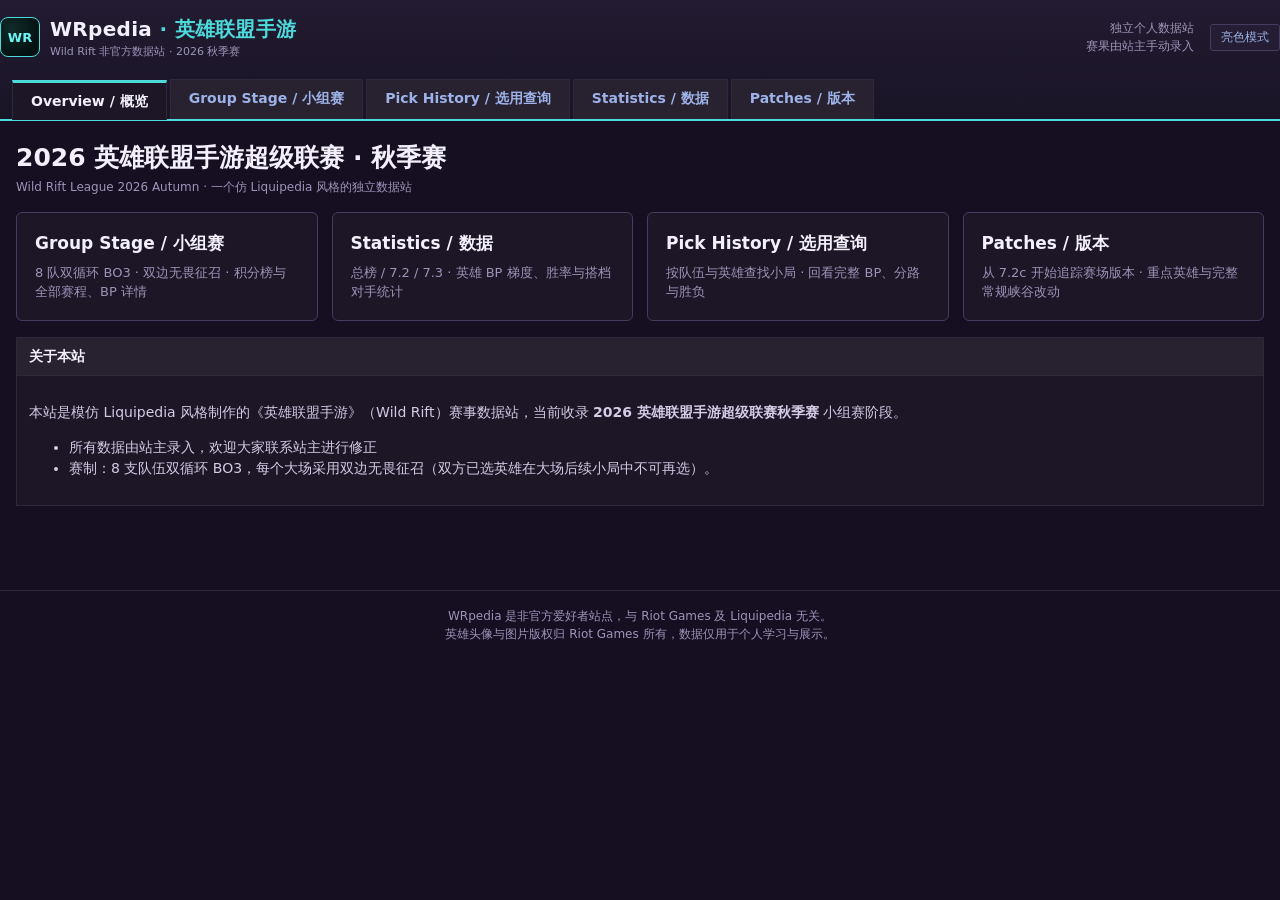
==== index.html @ bc998fa1 "Initial import of WRPedia" ====
<!DOCTYPE html>
<html lang="zh-CN">
<head>
    <meta charset="UTF-8">
    <meta name="viewport" content="width=device-width, initial-scale=1.0">
    <title>WRpedia · 英雄联盟手游 2026 秋季赛</title>
    <script src="assets/js/theme.js"></script>
    <link rel="stylesheet" href="assets/css/wrpedia.css">
</head>
<body data-page="overview">
<header class="site-header">
    <div class="wrap site-header-inner">
        <div class="brand">
            <div class="brand-logo">WR</div>
            <div>
                <div class="brand-name">WRpedia <span class="tag">· 英雄联盟手游</span></div>
                <div class="brand-sub">Wild Rift 非官方数据站 · 2026 秋季赛</div>
            </div>
        </div>
        <div class="header-right"><span>独立个人数据站<br>赛果由站主手动录入</span><button type="button" class="btn theme-toggle" data-theme-toggle aria-label="切换亮色模式">亮色模式</button></div>
    </div>
    <div class="wrap">
        <nav class="tabs">
            <a href="index.html" data-page="overview">Overview / 概览</a>
            <a href="schedule.html" data-page="schedule">Group Stage / 小组赛</a>
            <a href="picks.html" data-page="picks">Pick History / 选用查询</a>
            <a href="stats.html" data-page="stats">Statistics / 数据</a>
            <a href="patches.html" data-page="patches">Patches / 版本</a>
        </nav>
    </div>
</header>

<div class="wrap page">
    <div class="page-title">
        <h1>2026 英雄联盟手游超级联赛 · 秋季赛</h1>
        <div class="sub">Wild Rift League 2026 Autumn · 一个仿 Liquipedia 风格的独立数据站</div>
    </div>

    <div class="cards">
        <a class="card" href="schedule.html">
            <h3>Group Stage / 小组赛</h3>
            <p>8 队双循环 BO3 · 双边无畏征召 · 积分榜与全部赛程、BP 详情</p>
        </a>
        <a class="card" href="stats.html">
            <h3>Statistics / 数据</h3>
            <p>总榜 / 7.2 / 7.3 · 英雄 BP 梯度、胜率与搭档对手统计</p>
        </a>
        <a class="card" href="picks.html">
            <h3>Pick History / 选用查询</h3>
            <p>按队伍与英雄查找小局 · 回看完整 BP、分路与胜负</p>
        </a>
        <a class="card" href="patches.html">
            <h3>Patches / 版本</h3>
            <p>从 7.2c 开始追踪赛场版本 · 重点英雄与完整常规峡谷改动</p>
        </a>
    </div>

    <div class="panel">
        <div class="panel-title">关于本站</div>
        <div class="panel-body">
        <p>本站是模仿 Liquipedia 风格制作的《英雄联盟手游》（Wild Rift）赛事数据站，当前收录 <b>2026 英雄联盟手游超级联赛秋季赛</b> 小组赛阶段。</p>
            <ul>
                <li>所有数据由站主录入，欢迎大家联系站主进行修正</li>
                <li>赛制：8 支队伍双循环 BO3，每个大场采用双边无畏征召（双方已选英雄在大场后续小局中不可再选）。</li>
            </ul>

        </div>
    </div>
</div>

<footer class="footer">
    WRpedia 是非官方爱好者站点，与 Riot Games 及 Liquipedia 无关。<br>
    英雄头像与图片版权归 Riot Games 所有，数据仅用于个人学习与展示。
</footer>
<script src="data/champion-rules.js"></script>
<script src="assets/js/common.js"></script>
</body>
</html>
---- assets/css/wrpedia.css ----
:root {
    color-scheme: dark;
    --bg: #160f22;
    --surface-1: #1c1626;
    --surface-2: #241d33;
    --surface-3: #282230;
    --surface-4: #322a45;
    --border: #2e283b;
    --border-strong: #463b61;
    --text: #d4cbe6;
    --text-strong: #f4f0fb;
    --text-muted: #9d94b8;
    --link: #9db2e8;
    --link-hover: #c7d3f5;
    --accent: #4ddada;
    --accent-strong: #6ef6f6;
    --bg-up: #123f1f;
    --bg-up-border: #1f7a3d;
    --bg-down: #4a1a22;
    --bg-down-border: #a33b4c;
    --blue-bg: #102c4c;
    --blue-border: #2b6bb3;
    --red-bg: #4b1626;
    --red-border: #c04964;
    --warn-bg: #3d3310;
    --warn-border: #9b8426;
    --warn-text: #f2e3b0;
}

:root[data-theme="light"] {
    color-scheme: light;
    --bg: #f3f5fa;
    --surface-1: #ffffff;
    --surface-2: #f0f3f9;
    --surface-3: #e6eaf3;
    --surface-4: #e2eaf5;
    --border: #d5dbe7;
    --border-strong: #b8c2d4;
    --text: #333c50;
    --text-strong: #18233b;
    --text-muted: #5b657b;
    --link: #245b9b;
    --link-hover: #143d70;
    --accent: #087c80;
    --accent-strong: #075e61;
    --bg-up: #e2f2e8;
    --bg-up-border: #a2cbb3;
    --bg-down: #f9e8ec;
    --bg-down-border: #dfaab6;
    --blue-bg: #e8f1ff;
    --blue-border: #9dbbde;
    --red-bg: #ffedf0;
    --red-border: #dba4b2;
    --warn-bg: #fff4d9;
    --warn-border: #d2b868;
    --warn-text: #725319;
}

* { box-sizing: border-box; }
html { -webkit-text-size-adjust: 100%; }
body {
    margin: 0;
    background: var(--bg);
    color: var(--text);
    font-family: "Segoe UI", system-ui, -apple-system, Roboto, "Helvetica Neue", Arial, "PingFang SC", "Microsoft YaHei", sans-serif;
    font-size: 14px;
    line-height: 1.5;
}
a { color: var(--link); text-decoration: none; }
a:hover { color: var(--link-hover); text-decoration: underline; }
img { border: 0; }
table { border-collapse: collapse; }

.wrap { max-width: 1720px; margin: 0 auto; padding: 0 12px; }

/* ---------- site header ---------- */
.site-header {
    background: linear-gradient(180deg, #221b31 0%, #1a1427 100%);
    border-bottom: 2px solid var(--accent);
}
.site-header-inner {
    display: flex;
    align-items: center;
    justify-content: space-between;
    gap: 16px;
    padding: 14px 0 8px;
}
.brand { display: flex; align-items: center; gap: 10px; }
.brand-logo {
    width: 40px;
    height: 40px;
    border-radius: 8px;
    background: radial-gradient(circle at 30% 30%, #0f2b2b, #061212 70%);
    border: 1px solid var(--accent);
    display: flex;
    align-items: center;
    justify-content: center;
    font-weight: 800;
    font-size: 13px;
    color: var(--accent-strong);
}
.brand-name { font-size: 20px; font-weight: 700; color: var(--text-strong); letter-spacing: .3px; }
.brand-name .tag { color: var(--accent); }
.brand-sub { font-size: 11px; color: var(--text-muted); }
.header-right { font-size: 12px; color: var(--text-muted); text-align: right; }

/* ---------- nav tabs ---------- */
.tabs { display: flex; gap: 3px; margin-top: 10px; flex-wrap: wrap; }
.tabs a {
    display: block;
    padding: 8px 18px;
    background: var(--surface-3);
    border: 1px solid var(--border);
    border-bottom: none;
    color: var(--link);
    font-weight: 600;
}
.tabs a:hover { text-decoration: none; background: var(--surface-4); color: var(--link-hover); }
.tabs a.active {
    background: var(--surface-1);
    color: var(--text-strong);
    border-top: 3px solid var(--accent);
    position: relative;
    top: 1px;
}

/* ---------- page ---------- */
.page { padding: 18px 0 40px; }
.page-title h1 { margin: 0 0 2px; font-size: 25px; color: var(--text-strong); font-weight: 700; }
.page-title .sub { color: var(--text-muted); font-size: 12px; margin-bottom: 14px; }
.content-grid { display: grid; grid-template-columns: minmax(0, 1fr) 260px; gap: 16px; align-items: start; }
@media (max-width: 1020px) {
    .content-grid { grid-template-columns: 1fr; }
    .infobox { order: -1; }
}
.main-col { min-width: 0; }

/* ---------- headings ---------- */
h2.section {
    font-size: 18px;
    color: var(--text-strong);
    border-bottom: 1px solid var(--border-strong);
    padding-bottom: 4px;
    margin: 26px 0 10px;
    font-weight: 700;
}
h2.section .muted { font-size: 12px; color: var(--text-muted); font-weight: 400; }

/* ---------- infobox ---------- */
.infobox {
    border: 1px solid var(--border-strong);
    background: var(--surface-1);
    font-size: 13px;
}
.infobox-header {
    background: var(--surface-3);
    border-bottom: 1px solid var(--border-strong);
    padding: 8px 10px;
    text-align: center;
    font-weight: 700;
    color: var(--text-strong);
}
.infobox-row {
    display: grid;
    grid-template-columns: 105px 1fr;
    border-bottom: 1px solid var(--border);
}
.infobox-row:last-child { border-bottom: 0; }
.infobox-label { padding: 7px 10px; background: var(--surface-2); color: var(--text-muted); }
.infobox-value { padding: 7px 10px; }

/* ---------- generic panel ---------- */
.panel {
    border: 1px solid var(--border);
    background: var(--surface-1);
    margin: 14px 0;
}
.panel-title {
    background: var(--surface-3);
    border-bottom: 1px solid var(--border);
    padding: 8px 12px;
    font-weight: 700;
    color: var(--text-strong);
    display: flex;
    justify-content: space-between;
    align-items: center;
    gap: 10px;
    flex-wrap: wrap;
}
.panel-title .muted { color: var(--text-muted); font-weight: 400; font-size: 12px; }
.panel-body { padding: 12px; }

/* ---------- tables ---------- */
.table-responsive { overflow-x: auto; }
.wikitable {
    width: 100%;
    border: 1px solid var(--border);
    background: var(--surface-1);
    border-collapse: collapse;
    font-size: 13px;
    margin: 8px 0;
}
.wikitable th, .wikitable td {
    border: 1px solid var(--border);
    padding: 4px 6px;
    vertical-align: middle;
    white-space: nowrap;
}
.wikitable thead th {
    background: var(--surface-3);
    color: var(--text-strong);
    text-align: center;
    font-weight: 700;
}
.wikitable thead th[data-sort] { cursor: pointer; user-select: none; }
.wikitable thead th[data-sort]::after {
    content: "⇅";
    margin-left: 4px;
    font-size: 10px;
    color: var(--text-muted);
}
.wikitable thead th[data-sort].asc::after { content: "↑"; color: var(--accent); }
.wikitable thead th[data-sort].desc::after { content: "↓"; color: var(--accent); }
.wikitable.striped tbody tr:nth-child(even) { background: var(--surface-2); }
.wikitable tbody tr:hover { background: var(--surface-4); }
.wikitable td.num { text-align: center; }
.wikitable td.left { text-align: left; }
.text-muted { color: var(--text-muted); }
.text-strong { color: var(--text-strong); }
.bold { font-weight: 700; }

/* champion cells */
.champ-cell { display: inline-flex; align-items: center; gap: 7px; white-space: nowrap; }
.champ-icon {
    width: 28px;
    height: 28px;
    object-fit: cover;
    border: 1px solid var(--border-strong);
    border-radius: 4px;
    background: var(--surface-2);
    vertical-align: middle;
}
.champ-icon.sm { width: 22px; height: 22px; border-radius: 3px; }
.champ-icon.lg { width: 42px; height: 42px; border-radius: 5px; }
.champ-icon.ban { filter: grayscale(.7) brightness(.75); border-color: var(--bg-down-border); }

/* ---------- group standings ---------- */
.grouptable { width: auto; min-width: 420px; }
.grouptable th.rank-up, .grouptable td.rank-up {
    background: var(--bg-up);
    color: var(--text-strong);
    border-color: var(--bg-up-border);
}
.grouptable th.rank-down, .grouptable td.rank-down {
    background: var(--bg-down);
    color: var(--text-strong);
    border-color: var(--bg-down-border);
}
.grouptable td.teamcell { text-align: left; }
.grouptable td.scorecell { text-align: center; font-weight: 700; }
.team-badge {
    display: inline-flex;
    align-items: center;
    justify-content: center;
    min-width: 34px;
    height: 24px;
    padding: 0 6px;
    border-radius: 4px;
    font-size: 11px;
    font-weight: 800;
    color: #fff;
    background: hsl(var(--team-hue, 200) 45% 32%);
    border: 1px solid hsl(var(--team-hue, 200) 60% 52%);
}
.team-logo { max-height: 30px; max-width: 120px; object-fit: contain; }
.team-name { font-weight: 600; color: var(--text); }
.team-name.winner { color: var(--text-strong); font-weight: 700; }

/* ---------- matchlist ---------- */
.matchlist { border: 1px solid var(--border); background: var(--surface-1); margin: 14px 0; }
.matchlist-title {
    background: var(--surface-3);
    border-bottom: 1px solid var(--border);
    padding: 9px 14px;
    font-weight: 700;
    color: var(--text-strong);
    display: flex;
    justify-content: space-between;
    align-items: center;
    gap: 10px;
    flex-wrap: wrap;
}
.match-row {
    display: grid;
    grid-template-columns: 150px minmax(0, 1fr) 92px minmax(0, 1fr) 110px;
    align-items: center;
    gap: 8px;
    padding: 9px 14px;
    border-bottom: 1px solid var(--border);
    cursor: pointer;
}
.match-row:last-child { border-bottom: 0; }
.match-row:hover { background: var(--surface-2); }
.match-date { font-size: 12px; color: var(--text-muted); line-height: 1.35; }
.match-team { display: flex; align-items: center; gap: 8px; min-width: 0; }
.match-team.right { justify-content: flex-end; text-align: right; }
.match-team .team-name { overflow: hidden; text-overflow: ellipsis; white-space: nowrap; }
.match-score { text-align: center; }
.match-score .score { font-size: 20px; font-weight: 800; color: var(--text-strong); letter-spacing: 2px; }
.match-score .score .loser { color: var(--text-muted); }
.match-score .bo { font-size: 10px; color: var(--text-muted); }
.match-games { display: flex; gap: 3px; justify-content: center; margin-top: 2px; }
.game-dot {
    width: 14px;
    height: 14px;
    border-radius: 3px;
    border: 1px solid var(--border-strong);
    font-size: 9px;
    line-height: 13px;
    text-align: center;
    color: var(--text-muted);
    background: var(--surface-2);
}
.game-dot.win { background: var(--bg-up); border-color: var(--bg-up-border); color: var(--accent-strong); }
.game-dot.lose { background: var(--bg-down); border-color: var(--bg-down-border); color: #f0a6b2; }
.match-actions { display: flex; gap: 6px; justify-content: flex-end; align-items: center; }
.btn {
    display: inline-block;
    padding: 4px 10px;
    border: 1px solid var(--border-strong);
    background: var(--surface-2);
    color: var(--link);
    font-size: 12px;
    border-radius: 3px;
    cursor: pointer;
}
.btn:hover { background: var(--surface-4); color: var(--link-hover); text-decoration: none; }
.btn.accent { border-color: var(--accent); color: var(--accent-strong); }
.link-chip { color: var(--link); font-size: 12px; }

.match-details {
    display: none;
    grid-column: 1 / -1;
    padding: 12px 16px 16px;
    background: var(--surface-2);
    border-top: 1px solid var(--border);
}
.match-row.open .match-details { display: block; }

.game-block { border: 1px solid var(--border); background: var(--surface-1); margin-bottom: 12px; }
.game-block:last-child { margin-bottom: 0; }
.game-header {
    display: flex;
    justify-content: space-between;
    gap: 12px;
    flex-wrap: wrap;
    padding: 6px 12px;
    background: var(--surface-3);
    border-bottom: 1px solid var(--border);
    font-size: 12px;
    color: var(--text-muted);
}
.game-header .strong { color: var(--text-strong); font-weight: 700; }
.game-sides { display: grid; grid-template-columns: 1fr 1fr; gap: 10px; padding: 10px 12px; }
@media (max-width: 760px) { .game-sides { grid-template-columns: 1fr; } }
.side-box { border: 1px solid var(--border); border-radius: 4px; padding: 8px; }
.side-box.blue { background: var(--blue-bg); border-color: var(--blue-border); }
.side-box.red { background: var(--red-bg); border-color: var(--red-border); }
.side-label { font-size: 11px; color: var(--text-muted); margin-bottom: 6px; display: flex; justify-content: space-between; gap: 8px; }
.side-label .strong { color: var(--text-strong); }
.picks-row { display: flex; gap: 5px; flex-wrap: wrap; margin-bottom: 6px; }
.picks-row .champ-icon { width: 38px; height: 38px; }
.bans-label { font-size: 10px; color: var(--text-muted); margin-bottom: 4px; }
.bans-row { display: flex; gap: 4px; flex-wrap: wrap; }
.bans-row .champ-icon { width: 26px; height: 26px; }

/* ---------- notices ---------- */
.notice {
    border: 1px solid var(--border-strong);
    background: var(--surface-2);
    padding: 9px 12px;
    border-radius: 4px;
    font-size: 13px;
    margin: 10px 0;
}
.notice.warn { border-color: var(--warn-border); background: var(--warn-bg); color: var(--warn-text); }
.notice.info { border-color: var(--blue-border); background: var(--blue-bg); color: #cfe5ff; }

/* ---------- dialog ---------- */
.dialog-overlay {
    position: fixed;
    inset: 0;
    background: rgba(5, 3, 10, .7);
    display: none;
    align-items: center;
    justify-content: center;
    z-index: 200;
}
.dialog-overlay.show { display: flex; }
.dialog {
    background: var(--surface-1);
    border: 1px solid var(--border-strong);
    width: min(760px, 94vw);
    max-height: 86vh;
    display: flex;
    flex-direction: column;
    box-shadow: 0 18px 50px rgba(0,0,0,.6);
}
.dialog-header {
    display: flex;
    justify-content: space-between;
    align-items: center;
    gap: 10px;
    padding: 10px 14px;
    background: var(--surface-3);
    border-bottom: 1px solid var(--border-strong);
    color: var(--text-strong);
    font-weight: 700;
}
.dialog-close { cursor: pointer; color: var(--text-muted); font-size: 18px; }
.dialog-close:hover { color: var(--text-strong); }
.dialog-body { overflow: auto; padding: 14px; }
.dialog-body h4 { margin: 14px 0 6px; color: var(--text-strong); font-size: 14px; }
.dialog-body h4:first-child { margin-top: 0; }

/* ---------- misc ---------- */
.stats-summary { display: flex; gap: 10px; flex-wrap: wrap; margin: 10px 0; }
.stat-chip {
    border: 1px solid var(--border);
    background: var(--surface-2);
    border-radius: 4px;
    padding: 7px 12px;
    font-size: 12px;
    color: var(--text-muted);
}
.stat-chip b { color: var(--text-strong); font-size: 14px; }
.icon-grid { display: flex; flex-wrap: wrap; gap: 5px; padding: 6px 0; }
.icon-grid .champ-icon { width: 38px; height: 38px; }
.icon-grid .champ-icon:hover { border-color: var(--accent); }
.empty-note { color: var(--text-muted); font-size: 13px; padding: 8px 0; }
.footer {
    border-top: 1px solid var(--border);
    margin-top: 30px;
    padding: 16px 0 30px;
    color: var(--text-muted);
    font-size: 12px;
    text-align: center;
}
.cards { display: grid; grid-template-columns: repeat(auto-fit, minmax(240px, 1fr)); gap: 14px; margin: 16px 0; }
.card {
    border: 1px solid var(--border-strong);
    background: var(--surface-1);
    padding: 18px;
    border-radius: 6px;
    transition: border-color .15s;
}
.card:hover { border-color: var(--accent); text-decoration: none; }
.card h3 { margin: 0 0 6px; color: var(--text-strong); font-size: 17px; }
.card p { margin: 0; color: var(--text-muted); font-size: 13px; }

/* sortable + responsive helpers */
.sortable th { white-space: nowrap; }
@media (max-width: 720px) {
    .match-row { grid-template-columns: 1fr; gap: 4px; }
    .match-actions { justify-content: flex-start; }
    .site-header-inner { flex-direction: column; align-items: flex-start; }
}

/* ---------- patch timeline and version statistics ---------- */
.wrap.page { padding-left: 16px; padding-right: 16px; }
.version-tabs { display: flex; flex-wrap: wrap; gap: 8px; margin: 22px 0 12px; }
.version-tabs a { border: 1px solid var(--border-strong); background: var(--surface-1); padding: 10px 20px; border-radius: 4px; font-weight: 700; color: var(--text-strong); }
.version-tabs a span { margin-left: 10px; font-size: 12px; font-weight: 400; color: var(--text-muted); }
.version-tabs a.active { border-color: var(--accent); background: #173034; box-shadow: inset 0 -2px var(--accent); }
.version-tabs a:hover { text-decoration: none; border-color: var(--accent); }
.scope-note { color: var(--text-muted); font-size: 12px; line-height: 1.8; margin: 10px 0; }

/* ---------- BP priority tiers ---------- */
.bp-tier-panel { margin: 18px 0; padding: 16px; border: 1px solid var(--border-strong); background: var(--surface-1); }
.bp-tier-heading { display: flex; justify-content: space-between; align-items: center; flex-wrap: wrap; gap: 8px; }
.bp-tier-heading h3 { margin: 0; font-size: 18px; color: var(--text-strong); }
.bp-tier-heading > span, .tier-sample-summary { color: var(--text-muted); font-size: 11px; }
.tier-sample-summary { padding: 2px 0 12px; }
.tier-sample-summary b { color: var(--text); }
.tier-badge { display: inline-flex; justify-content: center; align-items: center; min-width: 38px; padding: 3px 8px; border: 1px solid; border-radius: 4px; font-size: 13px; font-weight: 800; line-height: 1.35; white-space: nowrap; }
.tier-op { color: #ffada7; background: #452027; border-color: #a85455; }
.tier-t0 { color: #f5c179; background: #3d2c1e; border-color: #967044; }
.tier-t1 { color: #e1d796; background: #343021; border-color: #7e744c; }
.tier-t2 { color: #88ddc2; background: #17382f; border-color: #3f7865; }
.tier-t3 { color: #a0c8f5; background: #202f44; border-color: #506b8c; }
.tier-t4, .tier-pending, .tier-excluded, .tier-invalid { color: #c0b8d1; background: #2a2437; border-color: #514764; }
.tier-band { display: grid; grid-template-columns: 74px minmax(0, 1fr); border: 1px solid var(--border); margin-bottom: 8px; }
.tier-band-label { display: flex; flex-direction: column; align-items: center; justify-content: center; gap: 7px; padding: 12px 5px; border-right: 1px solid var(--border); background: var(--surface-2); }
.tier-band-label small { font-size: 10px; color: var(--text-muted); white-space: nowrap; }
.tier-band-content { padding: 10px 12px; min-width: 0; }
.tier-band-heading { display: flex; align-items: center; justify-content: space-between; margin-bottom: 8px; color: var(--text-muted); font-size: 11px; }
.tier-band-content .empty-note { padding: 0; margin: 0; font-size: 12px; }
.tier-champions { display: grid; grid-template-columns: repeat(auto-fill, minmax(122px, 1fr)); gap: 6px; }
.tier-champion { display: flex; align-items: center; gap: 7px; min-width: 0; padding: 7px; border: 1px solid var(--border); border-radius: 4px; background: var(--surface-2); color: var(--text); font: inherit; text-align: left; cursor: pointer; }
.tier-champion:hover { border-color: var(--accent); background: var(--surface-4); }
.tier-champion .champ-icon { width: 30px; height: 30px; flex-shrink: 0; }
.tier-champion-info { display: flex; flex-direction: column; gap: 2px; min-width: 0; }
.tier-champion-info b { font-size: 11px; color: var(--text-strong); white-space: nowrap; text-overflow: ellipsis; overflow: hidden; }
.tier-champion-info > span { font-size: 10px; color: var(--text-muted); font-variant-numeric: tabular-nums; }
.tier-champion-info em { font-style: normal; color: var(--warn-text); }
.tier-low-list summary { font-size: 12px; color: var(--text); padding: 6px 0; }
.tier-low-list summary > span + span { margin-left: 12px; color: var(--text-muted); }
.tier-low-list summary small { font-size: 11px; color: var(--text-muted); margin-left: 8px; }
.tier-low-list[open] > summary { margin-bottom: 10px; }
.tier-pending-list { margin-top: 12px; }
.tier-pending-list > summary { color: var(--text-muted); font-size: 12px; padding: 8px 0; }
.bp-tier-method { border-top: 1px solid var(--border); margin-top: 16px; padding-top: 12px; }
.bp-tier-method > summary { color: var(--link); font-size: 12px; }
#bp-tier-method { line-height: 1.8; font-size: 12px; }
#bp-tier-method ul { padding-left: 20px; }
#bp-tier-method li + li { margin-top: 6px; }
.tier-formula { padding: 12px; background: var(--surface-2); border-left: 3px solid var(--accent); overflow-wrap: anywhere; font-variant-numeric: tabular-nums; }
.tier-table-score { display: block; margin-top: 3px; font-size: 10px; color: var(--text-muted); font-variant-numeric: tabular-nums; }
.tier-explanation { border: 1px solid var(--border-strong); background: var(--surface-2); padding: 14px; margin: 12px 0 18px; }
.tier-explanation-heading { display: flex; align-items: center; flex-wrap: wrap; gap: 10px; color: var(--text-strong); }
.tier-explanation p { font-size: 12px; line-height: 1.8; margin: 10px 0 0; }
.tier-metrics { display: flex; flex-wrap: wrap; gap: 8px 18px; margin-top: 12px; color: var(--text-muted); font-size: 12px; }
.tier-metrics b { color: var(--text); }
.tier-score-breakdown { display: flex; flex-wrap: wrap; gap: 10px 24px; margin-top: 14px; padding: 12px; background: var(--surface-1); font-size: 12px; }
.tier-score-breakdown b { margin-left: 6px; font-size: 16px; font-variant-numeric: tabular-nums; }
.tier-adjust-up { color: #88ddc2; }
.tier-adjust-down { color: #ffada7; }
.tier-provisional { font-size: 11px; color: var(--warn-text); }
@media (max-width: 600px) {
    .bp-tier-panel { padding: 12px 10px; }
    .tier-band { grid-template-columns: 58px minmax(0, 1fr); }
    .tier-band-content { padding: 10px 8px; }
    .tier-champions { grid-template-columns: repeat(auto-fill, minmax(96px, 1fr)); gap: 5px; }
    .tier-champion { padding: 6px 4px; gap: 5px; }
    .tier-champion .champ-icon { width: 26px; height: 26px; }
    .tier-low-list summary small { display: block; margin: 6px 0 0; }
}
.empty-state { padding: 30px; border: 1px dashed var(--border-strong); background: var(--surface-1); margin: 20px 0; text-align: center; }
.empty-state strong { display: block; font-size: 19px; color: var(--text-strong); }
.empty-state p { color: var(--text-muted); }
.patch-badge { display: inline-block; border: 1px solid #376263; border-radius: 3px; padding: 1px 8px; background: #153333; color: #8ee6dc; font-size: 12px; font-weight: 700; white-space: nowrap; }
.match-date .patch-badge { margin-top: 5px; }
.round-patch-note { display: flex; flex-wrap: wrap; align-items: center; gap: 10px; padding: 10px 14px; background: #19282e; border-bottom: 1px solid var(--border); font-size: 12px; }
.round-patch-note > a:last-child { margin-left: auto; }
.pending-results { padding: 8px 14px; margin: 0; font-size: 12px; color: var(--warn-text); background: #302817; }
.patch-page { max-width: 1440px; }
.title-secondary { font-size: 17px; font-weight: 400; color: var(--text-muted); margin-left: 10px; }
.patch-reading-note { padding: 0 0 12px; color: var(--text-muted); font-size: 12px; }
.patch-reading-note p { margin: 5px 0; }
.patch-reading-note strong { color: var(--text); }
.patch-heading { border: 1px solid var(--border-strong); border-left: 4px solid var(--accent); padding: 24px; background: var(--surface-1); display: flex; justify-content: space-between; gap: 30px; scroll-margin-top: 18px; }
.eyebrow { font-size: 10px; color: var(--accent); letter-spacing: 1.5px; font-weight: 600; }
.patch-heading h2 { display: flex; flex-wrap: wrap; align-items: center; gap: 16px; font-size: 34px; color: var(--text-strong); margin: 5px 0 8px; line-height: 1.4; }
.patch-heading h2 span { font-size: 19px; font-weight: 600; }
.patch-heading p { color: var(--text-muted); margin: 0; max-width: 850px; }
.patch-source { display: flex; flex-direction: column; justify-content: center; gap: 6px; flex-shrink: 0; font-size: 12px; color: var(--text-muted); }
.patch-source a { margin-top: 4px; }
.patch-toolbar { display: flex; flex-wrap: wrap; justify-content: space-between; align-items: center; gap: 12px; margin: 18px 0; font-size: 12px; color: var(--text-muted); }
.core-badge { display: inline-block; color: #edcb7e; border: 1px solid #77603b; background: #342c23; border-radius: 3px; font-size: 10px; letter-spacing: .3px; padding: 2px 6px; }
.patch-toolbar .core-badge { margin-right: 8px; }
.patch-section-heading { display: flex; align-items: center; justify-content: space-between; gap: 12px; margin: 24px 0 12px; font-size: 17px; color: var(--text-strong); }
.patch-section-heading h3 { font-size: 17px; margin: 0; }
.patch-section-heading > span { font-size: 12px; font-weight: 400; color: var(--text-muted); }
.patch-groups { display: grid; grid-template-columns: repeat(auto-fit, minmax(290px, 1fr)); gap: 18px; align-items: start; }
.patch-group { min-width: 0; }
.group-heading { display: flex; justify-content: space-between; padding: 10px 13px; margin: 0; border-radius: 4px; font-size: 14px; border: 1px solid; }
.group-heading.buff { background: #16312b; border-color: #2d5d48; }
.group-heading.nerf { background: #361e2b; border-color: #663345; }
.group-heading.adjust { background: #2b2a3e; border-color: #514b70; }
.buff.change-direction, .group-heading.buff { color: #78ddaa; }
.nerf.change-direction, .group-heading.nerf { color: #ff94a2; }
.adjust.change-direction, .group-heading.adjust { color: #bfb0f1; }
.group-description { margin: 8px 3px 12px; font-size: 11px; color: var(--text-muted); }
.patch-champion { padding: 15px; background: var(--surface-1); border: 1px solid var(--border); border-radius: 4px; margin-bottom: 12px; overflow-wrap: anywhere; }
.patch-champion.is-core { border-left: 3px solid #d4af69; background: linear-gradient(110deg, #2c252d, var(--surface-1) 80%); }
.patch-champion-head { display: flex; align-items: center; gap: 11px; margin-bottom: 10px; }
.patch-champion-head .champ-icon { width: 45px; height: 45px; border-radius: 4px; }
.patch-champion-name { display: flex; flex-direction: column; min-width: 0; }
.patch-champion-name b { color: var(--text-strong); font-size: 15px; }
.patch-champion-name span { font-size: 11px; color: var(--text-muted); }
.change-direction { margin-left: auto; font-size: 27px; font-weight: 700; line-height: 1; }
.patch-champion p { font-size: 12px; line-height: 1.8; margin: 8px 0 12px; }
.champion-values { border-top: 1px solid var(--border); padding-top: 8px; }
summary { cursor: pointer; }
.champion-values summary { font-size: 11px; color: var(--link); }
.champion-values summary span { color: var(--text-muted); margin-left: 5px; }
.change-list { padding-left: 18px; margin: 10px 0 2px; line-height: 1.85; font-size: 12px; overflow-wrap: anywhere; }
.change-list li + li { margin-top: 6px; }
.patch-detail-section { border: 1px solid var(--border-strong); background: var(--surface-1); margin-bottom: 12px; }
.patch-detail-section > summary { padding: 13px 16px; background: var(--surface-2); font-weight: 600; color: var(--text-strong); }
.patch-detail-section > summary span { float: right; font-weight: 400; font-size: 12px; color: var(--text-muted); }
.patch-entries { display: grid; grid-template-columns: repeat(2, minmax(0, 1fr)); padding: 4px 20px; gap: 0 28px; }
.patch-entry { border-bottom: 1px solid var(--border); padding: 12px 0 16px; min-width: 0; }
.patch-entry h4 { color: var(--text-strong); margin: 0; display: flex; align-items: center; gap: 8px; }
.patch-entry:last-child { border-bottom: 0; }
.system-highlights { display: grid; grid-template-columns: repeat(4, 1fr); gap: 12px; }
.system-highlights > div { padding: 16px; border: 1px solid var(--border-strong); background: var(--surface-1); }
.system-highlights b { display: block; color: var(--accent); font-size: 24px; }
.system-highlights span { color: var(--text-muted); font-size: 11px; }
.patch-hero-preview { display: grid; grid-template-columns: repeat(3, minmax(0, 1fr)); gap: 20px; padding: 20px 0; }
.patch-hero-preview .change-direction { font-size: 13px; }
.patch-hero-preview .champ-icon { width: 32px; height: 32px; }
.patch-hero-body { padding: 18px; }
a:focus-visible, button:focus-visible, summary:focus-visible { outline: 2px solid var(--accent); outline-offset: 4px; }
@media (max-width: 900px) {
    .patch-heading { flex-direction: column; gap: 16px; }
    .patch-source { flex-direction: row; flex-wrap: wrap; gap: 8px 18px; }
    .patch-source a { margin: 0; }
    .patch-entries { grid-template-columns: 1fr; }
}
@media (max-width: 600px) {
    .system-highlights { grid-template-columns: repeat(2, 1fr); gap: 8px; }
    .patch-heading { padding: 18px; }
    .patch-heading h2 { gap: 4px; flex-direction: column; align-items: flex-start; }
    .patch-groups { grid-template-columns: 1fr; }
    .patch-hero-preview { grid-template-columns: 1fr; gap: 10px; }
    .patch-section-heading { flex-wrap: wrap; }
    .patch-detail-section > summary span { float: none; display: inline-block; margin-left: 8px; }
    .version-tabs a { flex: 1; padding: 8px 10px; text-align: center; }
    .version-tabs a span { display: block; margin-left: 0; font-size: 10px; }
    .tabs a { padding: 8px 10px; font-size: 12px; }
    .brand-name { font-size: 18px; }
    .round-patch-note > a:last-child { margin-left: 0; }
}

/* ---------- search, table views and compact patch index ---------- */
[hidden] { display: none !important; }
.sr-only { position: absolute; width: 1px; height: 1px; padding: 0; margin: -1px; overflow: hidden; clip: rect(0,0,0,0); white-space: nowrap; border: 0; }
.header-right { display: flex; align-items: center; gap: 16px; }
.theme-toggle { white-space: nowrap; }
.stats-controls { margin-top: 18px; padding: 16px; border: 1px solid var(--border-strong); background: var(--surface-1); }
.stats-controls > label { display: block; color: var(--text-strong); font-size: 13px; font-weight: 600; margin-bottom: 8px; }
.champion-search-row { display: flex; gap: 8px; max-width: 640px; }
.champion-search-row > .btn { flex-shrink: 0; white-space: nowrap; }
#champion-search, #pick-champion-search { width: 100%; min-width: 0; border: 1px solid var(--border-strong); border-radius: 4px; background: var(--surface-2); color: var(--text-strong); padding: 10px 12px; font: inherit; font-size: 14px; }
#champion-search::placeholder, #pick-champion-search::placeholder { color: var(--text-muted); }
#champion-search:focus-visible, #pick-champion-search:focus-visible { outline: 2px solid var(--accent); outline-offset: 2px; }
.stats-view-switch { display: flex; flex-wrap: wrap; gap: 6px; margin-top: 12px; }
.stats-view-switch .btn[aria-pressed="true"] { color: var(--accent); border-color: var(--accent); background: var(--surface-2); }
.stats-controls .scope-note { margin-bottom: 0; }
.stats-method { margin: 16px 0; color: var(--text-muted); font-size: 12px; }
.tier-expand-hint { color: var(--text-muted); font-size: 11px; font-weight: 400; margin-left: 6px; }
.bp-tier-panel[open] .tier-expand-hint { display: none; }
.bp-tier-panel > summary { list-style: none; }
.bp-tier-panel > summary::-webkit-details-marker { display: none; }
.bp-tier-panel > summary h3::before { content: '▸'; margin-right: 8px; color: var(--accent); }
.bp-tier-panel[open] > summary h3::before { content: '▾'; }
.champion-table { margin-top: 0; }
.champion-table small { display: block; color: var(--text-muted); font-size: 10px; font-weight: 400; margin-top: 3px; }
.champion-name-button { display: flex; align-items: center; gap: 7px; width: 100%; border: 0; background: none; color: var(--text-strong); font: inherit; text-align: left; cursor: pointer; padding: 3px 0; }
.champion-name-button:hover { color: var(--link); }
.champion-name-button .tier-badge { font-size: 9px; min-width: 25px; padding: 0 4px; }
.champion-table td:first-child { position: sticky; left: 0; background: var(--surface-1); z-index: 1; }
.champion-table tr:nth-child(even) td:first-child { background: var(--surface-2); }
.sort-label { padding: 2px 0; border: 0; background: none; color: inherit; font: inherit; cursor: pointer; }
.patch-change { display: inline-block; font-size: 10px; margin-top: 5px; border: 1px solid currentColor; border-radius: 3px; padding: 1px 5px; }
.patch-change.buff { color: #78ddaa; }
.patch-change.nerf { color: #ff94a2; }
.patch-change.adjust { color: #bfb0f1; }
.patch-index-table { width: 100%; border-collapse: collapse; table-layout: fixed; border: 1px solid var(--border-strong); }
.patch-index-table > thead th { background: var(--surface-3); color: var(--text-muted); text-align: left; padding: 10px 18px; font-size: 12px; font-weight: 500; }
.patch-index-row > td { background: var(--surface-1); border-top: 1px solid var(--border); padding: 12px 18px; }
.patch-index-row > td:first-child { padding: 0; }
.patch-index-row small { display: block; color: var(--text-muted); font-size: 11px; margin-top: 4px; }
.patch-select { display: flex; align-items: center; gap: 14px; width: 100%; padding: 16px 18px; border: 0; background: transparent; color: var(--text-strong); font: inherit; text-align: left; cursor: pointer; }
.patch-select:hover, .patch-select.active { color: var(--accent); background: var(--surface-2); }
.patch-select b { font-size: 21px; }
.patch-disclosure { font-size: 24px; }
.patch-select[aria-expanded="true"] .patch-disclosure { transform: rotate(90deg); }
.patch-expanded-row > td { padding: 0; border-top: 1px solid var(--border); background: var(--surface-2); }
.patch-expanded-content { padding: 20px; overflow-wrap: anywhere; }
.patch-index-row { scroll-margin-top: 15px; }
@media (max-width: 720px) {
    .header-right { text-align: left; width: 100%; justify-content: space-between; }
    .site-header-inner { padding-left: 12px; padding-right: 12px; }
}
@media (max-width: 600px) {
    .stats-controls { padding: 12px; }
    .champion-table { font-size: 11px; }
    .champion-table th, .champion-table td { padding: 5px 4px; }
    .champion-table th { white-space: normal; min-width: 48px; }
    .champion-name-button { gap: 5px; }
    .champion-name-button .champ-icon { width: 20px; height: 20px; }
    .champion-table.view-patches th { min-width: 78px; }
    .patch-index-table > thead th, .patch-index-row > td { padding: 9px 8px; font-size: 11px; }
    .patch-select { padding: 12px 8px; gap: 8px; }
    .patch-select b { font-size: 19px; }
    .patch-expanded-content { padding: 10px; }
    .patch-heading { padding: 14px; }
    .patch-hero-body { padding: 10px; }
    .patch-entries { padding: 4px 12px; }
}

/* Explicit colors for light surfaces, including semantic badges and patch highlights. */
[data-theme="light"] .site-header { background: linear-gradient(180deg, #ffffff, #eaf0f8); }
[data-theme="light"] .brand-logo { background: #e1f1f1; }
[data-theme="light"] .notice.info { color: #264f79; }
[data-theme="light"] .game-dot.lose { color: #993449; }
[data-theme="light"] .version-tabs a.active { background: #e1f2f1; }
[data-theme="light"] .patch-badge { background: #e0f1ef; color: #12675f; border-color: #92bcb7; }
[data-theme="light"] .round-patch-note { background: #eaf3f6; }
[data-theme="light"] .pending-results { background: var(--warn-bg); }
[data-theme="light"] .tier-op { color: #a7333d; background: #fce7e9; border-color: #d7969d; }
[data-theme="light"] .tier-t0 { color: #865213; background: #fff0db; border-color: #d5b382; }
[data-theme="light"] .tier-t1 { color: #766211; background: #f7f1d8; border-color: #cfc084; }
[data-theme="light"] .tier-t2 { color: #17654d; background: #e0f3ea; border-color: #95c9b6; }
[data-theme="light"] .tier-t3 { color: #2b588a; background: #e5effc; border-color: #98b5d7; }
[data-theme="light"] .tier-t4, [data-theme="light"] .tier-pending, [data-theme="light"] .tier-excluded, [data-theme="light"] .tier-invalid { color: #615371; background: #ede7f3; border-color: #bbaacc; }
[data-theme="light"] .tier-adjust-up, [data-theme="light"] .buff.change-direction, [data-theme="light"] .group-heading.buff, [data-theme="light"] .patch-change.buff { color: #176b46; }
[data-theme="light"] .tier-adjust-down, [data-theme="light"] .nerf.change-direction, [data-theme="light"] .group-heading.nerf, [data-theme="light"] .patch-change.nerf { color: #b1334b; }
[data-theme="light"] .adjust.change-direction, [data-theme="light"] .group-heading.adjust, [data-theme="light"] .patch-change.adjust { color: #684aa2; }
[data-theme="light"] .group-heading.buff { background: #e4f3e9; border-color: #a3cbb3; }
[data-theme="light"] .group-heading.nerf { background: #fce8ed; border-color: #daa7b3; }
[data-theme="light"] .group-heading.adjust { background: #eee8f9; border-color: #bcabdb; }
[data-theme="light"] .core-badge { color: #79561b; background: #fff2d7; border-color: #d1b883; }
[data-theme="light"] .patch-champion.is-core { background: linear-gradient(110deg, #fff6e6, var(--surface-1) 80%); border-left-color: #b48735; }
[data-theme="light"] .dialog { box-shadow: 0 18px 50px rgba(22, 32, 60, .2); }

/* Team / champion pick history and independent role rankings. */
.pick-filters, .role-tier-panel { background: var(--surface-1); border: 1px solid var(--border-strong); padding: 18px; margin: 20px 0; }
.pick-filters label { display: block; color: var(--text-strong); font-weight: 600; font-size: 13px; margin-bottom: 8px; }
.pick-selects { display: grid; grid-template-columns: 2fr 1fr; gap: 16px; max-width: 640px; margin-bottom: 12px; }
.pick-selects select { display: block; width: 100%; margin-top: 7px; padding: 10px; border: 1px solid var(--border-strong); border-radius: 4px; background: var(--surface-2); color: var(--text); font: inherit; }
.hero-choices { display: flex; flex-wrap: wrap; gap: 8px; }
.hero-choice { display: flex; align-items: center; gap: 8px; padding: 9px 12px; border: 1px solid var(--border-strong); border-radius: 4px; background: var(--surface-2); color: var(--text); cursor: pointer; font: inherit; }
.hero-choice span { text-align: left; }
.hero-choice small { display: block; color: var(--text-muted); font-size: 10px; }
.hero-choice[aria-pressed="true"] { border-color: var(--accent); box-shadow: inset 0 -2px var(--accent); }
.hero-choice:focus-visible, .pick-filters input:focus-visible, .pick-filters select:focus-visible { outline: 2px solid var(--accent); outline-offset: 3px; }
.pick-game { margin: 18px 0; border: 1px solid var(--border-strong); border-radius: 5px; background: var(--surface-1); overflow: hidden; }
.pick-game-heading { display: flex; justify-content: space-between; align-items: center; gap: 16px; padding: 18px; }
.pick-game-heading h2 { margin: 4px 0; color: var(--text-strong); font-size: 19px; }
.pick-game-heading h2 span { padding: 0 8px; color: var(--accent); }
.pick-game-heading .text-muted { font-size: 12px; }
.pick-game-context { display: flex; flex-direction: column; align-items: flex-end; gap: 10px; }
.pick-outcome { border-radius: 4px; padding: 4px 10px; font-size: 12px; font-weight: 600; white-space: nowrap; border: 1px solid; }
.pick-outcome.won { background: var(--bg-up); border-color: var(--bg-up-border); color: var(--text-strong); }
.pick-outcome.lost { background: var(--bg-down); border-color: var(--bg-down-border); color: var(--text-strong); }
.pick-game .side-label { display: flex; justify-content: space-between; gap: 10px; }
.history-picks { display: grid; grid-template-columns: repeat(5, minmax(0, 1fr)); gap: 5px; margin: 12px 0; }
.history-pick { display: flex; flex-direction: column; align-items: center; gap: 6px; padding: 8px 3px; border: 1px solid transparent; border-radius: 4px; text-align: center; }
.history-pick > span { color: var(--text-muted); font-size: 11px; }
.history-pick .champ-icon { width: 42px; height: 42px; }
.history-pick b { font-size: 11px; overflow-wrap: anywhere; }
.history-pick.selected { background: var(--surface-2); border-color: var(--accent); }
.history-pick small { color: var(--accent); font-size: 10px; }
.history-bans { display: grid; grid-template-columns: repeat(5, minmax(0, 1fr)); gap: 4px; padding: 5px 3px; }
.history-bans > span { display: flex; flex-direction: column; align-items: center; gap: 5px; text-align: center; }
.history-bans small { font-size: 10px; overflow-wrap: anywhere; color: var(--text-muted); }
.history-bans .champ-icon { width: 26px; height: 26px; }
.empty-ban { display: inline-flex; align-items: center; justify-content: center; width: 26px; height: 26px; border: 1px dashed var(--border); color: var(--text-muted); }
.game-notes { padding: 8px 12px; margin: 0; font-size: 12px; color: var(--text-muted); }
.pick-game-footer { display: flex; flex-wrap: wrap; gap: 14px; padding: 10px 18px; border-top: 1px solid var(--border); font-size: 12px; }
.role-tier-panel { scroll-margin-top: 16px; }
.role-tier-heading { display: flex; flex-wrap: wrap; justify-content: space-between; align-items: center; gap: 8px; }
.role-tier-heading h3 { font-size: 18px; color: var(--text-strong); margin: 0; }
.role-tier-heading > span { font-size: 11px; }
.role-tabs .btn { flex: 1; padding: 9px 12px; }
.role-table-scroll { max-height: 520px; overflow: auto; border: 1px solid var(--border); }
.role-tier-table { margin: 0; width: 100%; }
.role-tier-table thead th { position: sticky; top: 0; z-index: 1; background: var(--surface-2); }
.role-tier-table td small, .role-tier-table th small { display: block; font-size: 10px; font-weight: 400; color: var(--text-muted); }
.role-tier-table .tier-badge { display: inline-block; }
.role-score-track { display: block; width: 60px; height: 3px; margin: 5px auto 0; background: var(--surface-4); border-radius: 2px; }
.role-score-track i { display: block; height: 100%; background: var(--accent); border-radius: 2px; }
@media (max-width: 600px) {
    .pick-filters, .role-tier-panel { padding: 12px; }
    .pick-selects { gap: 10px; }
    .pick-game-heading { padding: 12px; align-items: flex-start; flex-direction: column; gap: 10px; }
    .pick-game-heading h2 { font-size: 17px; }
    .pick-game-context { flex-direction: row; align-items: center; }
    .pick-game .game-sides { padding: 8px; }
    .pick-game .side-box { padding: 8px 5px; }
    .history-picks { gap: 2px; }
    .history-pick { padding: 6px 1px; }
    .history-pick .champ-icon { width: 34px; height: 34px; }
    .history-pick b { font-size: 10px; }
    .role-tabs { gap: 4px; }
    .role-tabs .btn { padding: 8px 4px; min-width: 0; }
    .role-tier-table { table-layout: fixed; font-size: 11px; }
    .role-tier-table td, .role-tier-table th { padding: 7px 3px; }
    .role-tier-table th:nth-child(1) { width: 9%; }
    .role-tier-table th:nth-child(2) { width: 34%; }
    .role-tier-table th:nth-child(3) { width: 18%; }
    .role-tier-table th:nth-child(4) { width: 12%; }
    .role-tier-table th:nth-child(5) { width: 27%; }
    .role-tier-table th:nth-child(n+6), .role-tier-table td:nth-child(n+6) { display: none; }
    .role-tier-table .champion-name-button { gap: 4px; }
    .role-tier-table .champion-name-button > span { min-width: 0; white-space: normal; overflow-wrap: anywhere; }
    .role-tier-table .champ-icon { width: 20px; height: 20px; }
    .role-score-track { width: 90%; }
}
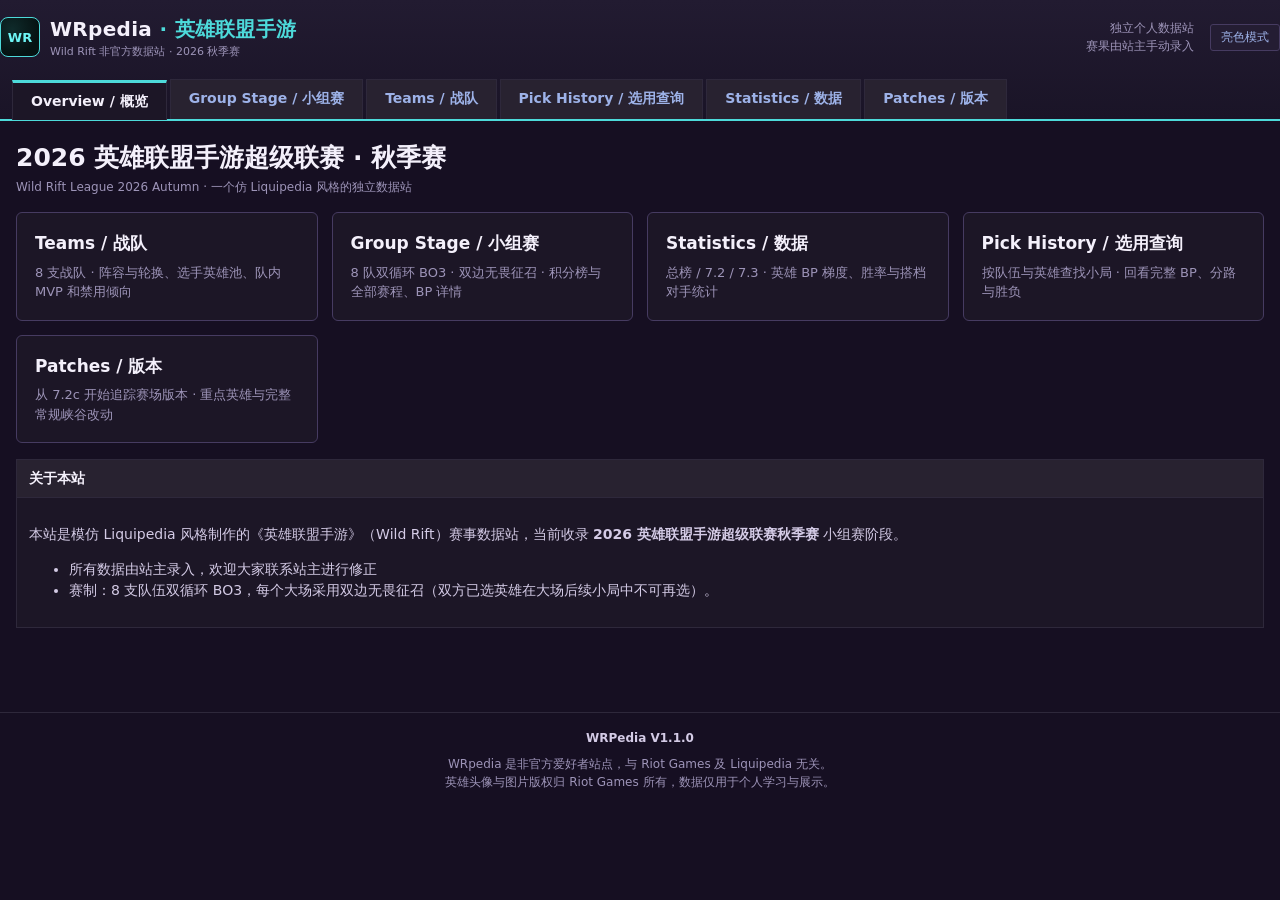
==== commit 7ac7b1fb: "Release V1.1.0: team pages, player records and September 26 results" ====
--- a/index.html
+++ b/index.html
@@ -23,6 +23,7 @@
         <nav class="tabs">
             <a href="index.html" data-page="overview">Overview / 概览</a>
             <a href="schedule.html" data-page="schedule">Group Stage / 小组赛</a>
+            <a href="teams.html" data-page="teams">Teams / 战队</a>
             <a href="picks.html" data-page="picks">Pick History / 选用查询</a>
             <a href="stats.html" data-page="stats">Statistics / 数据</a>
             <a href="patches.html" data-page="patches">Patches / 版本</a>
@@ -37,6 +38,7 @@
     </div>
 
     <div class="cards">
+        <a class="card" href="teams.html"><h3>Teams / 战队</h3><p>8 支战队 · 阵容与轮换、选手英雄池、队内 MVP 和禁用倾向</p></a>
         <a class="card" href="schedule.html">
             <h3>Group Stage / 小组赛</h3>
             <p>8 队双循环 BO3 · 双边无畏征召 · 积分榜与全部赛程、BP 详情</p>
@@ -69,10 +71,13 @@
 </div>
 
 <footer class="footer">
+    <span class="site-release" data-site-version></span><br>
     WRpedia 是非官方爱好者站点，与 Riot Games 及 Liquipedia 无关。<br>
     英雄头像与图片版权归 Riot Games 所有，数据仅用于个人学习与展示。
 </footer>
 <script src="data/champion-rules.js"></script>
+<script src="data/players.js"></script>
+<script src="data/site.js"></script>
 <script src="assets/js/common.js"></script>
 </body>
 </html>
--- a/assets/css/wrpedia.css
+++ b/assets/css/wrpedia.css
@@ -750,6 +750,9 @@
 .history-bans .champ-icon { width: 26px; height: 26px; }
 .empty-ban { display: inline-flex; align-items: center; justify-content: center; width: 26px; height: 26px; border: 1px dashed var(--border); color: var(--text-muted); }
 .game-notes { padding: 8px 12px; margin: 0; font-size: 12px; color: var(--text-muted); }
+.history-pick .draft-player { color: var(--text); overflow-wrap: anywhere; }
+.site-release { display: inline-block; margin-bottom: 8px; font-weight: 700; color: var(--text); }
+.dialog-close { border: 0; background: none; color: inherit; font: inherit; font-size: 24px; padding: 0 6px; }
 .pick-game-footer { display: flex; flex-wrap: wrap; gap: 14px; padding: 10px 18px; border-top: 1px solid var(--border); font-size: 12px; }
 .role-tier-panel { scroll-margin-top: 16px; }
 .role-tier-heading { display: flex; flex-wrap: wrap; justify-content: space-between; align-items: center; gap: 8px; }
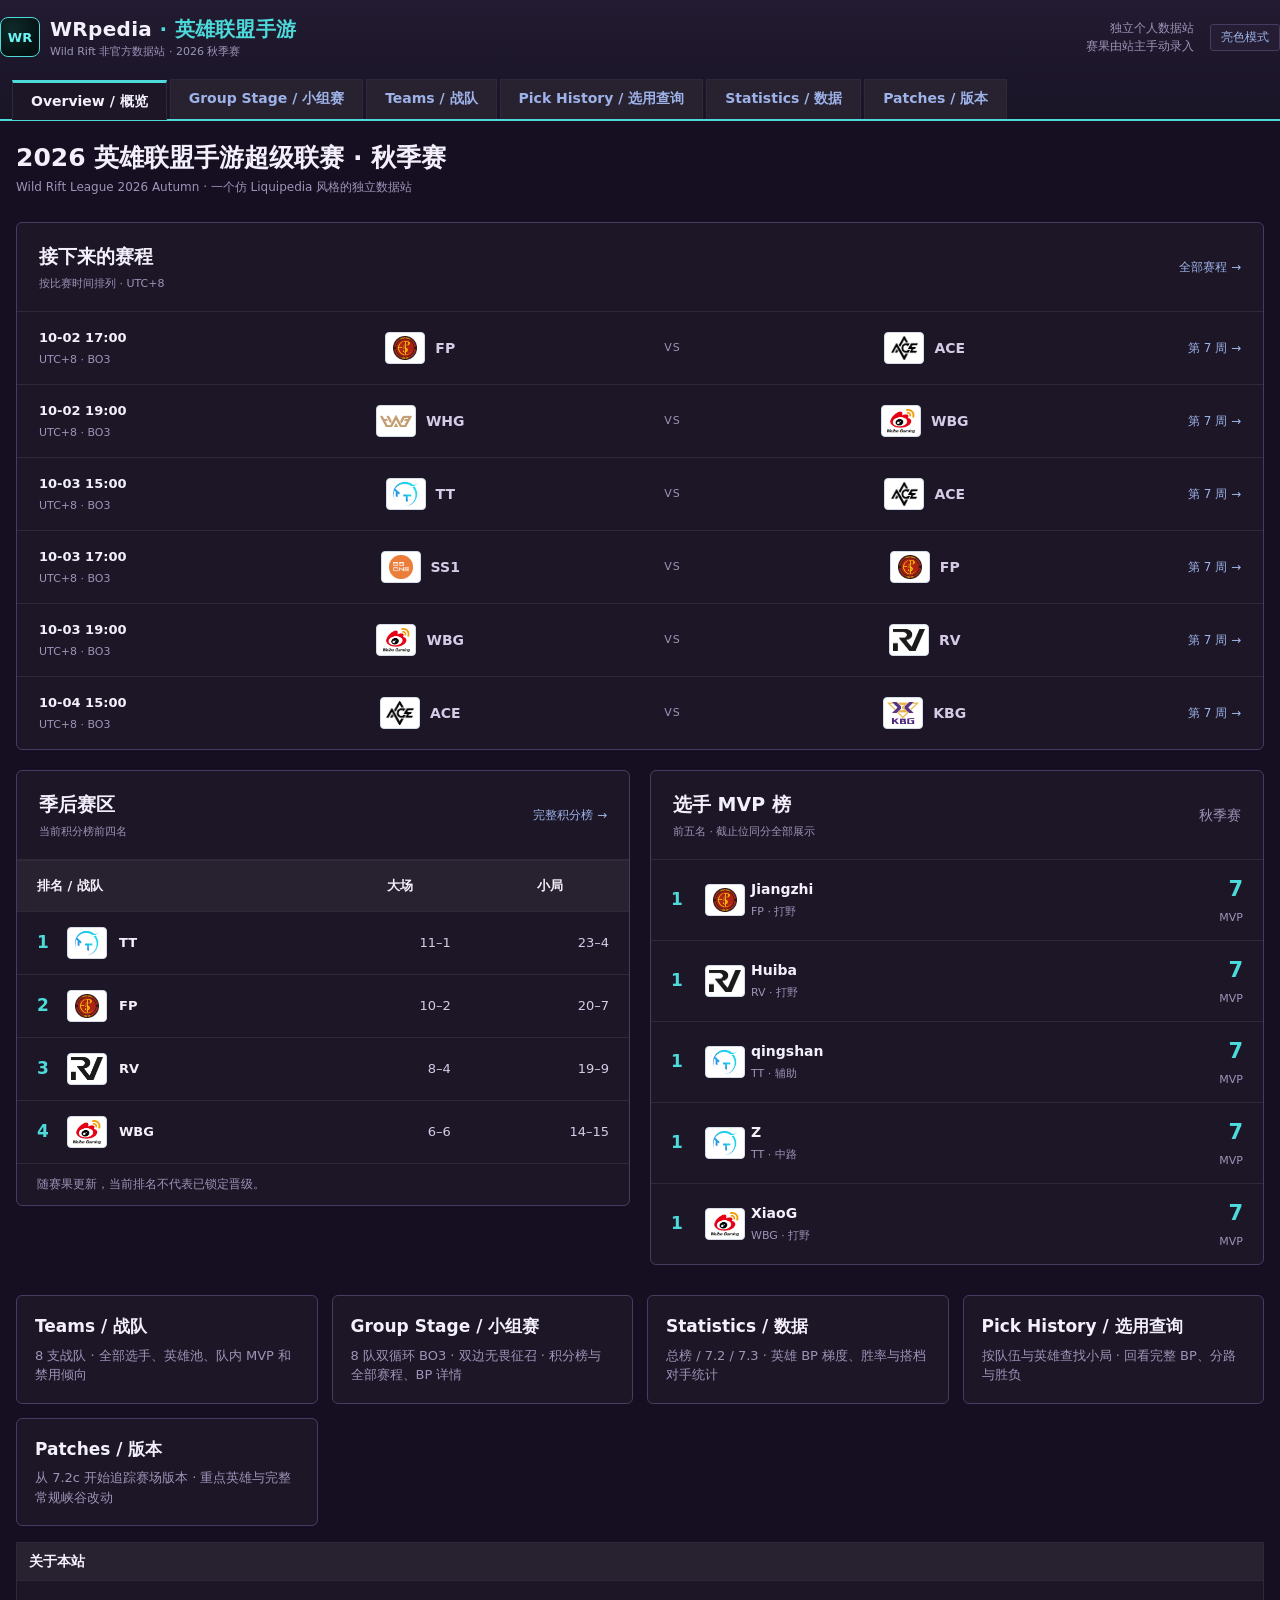
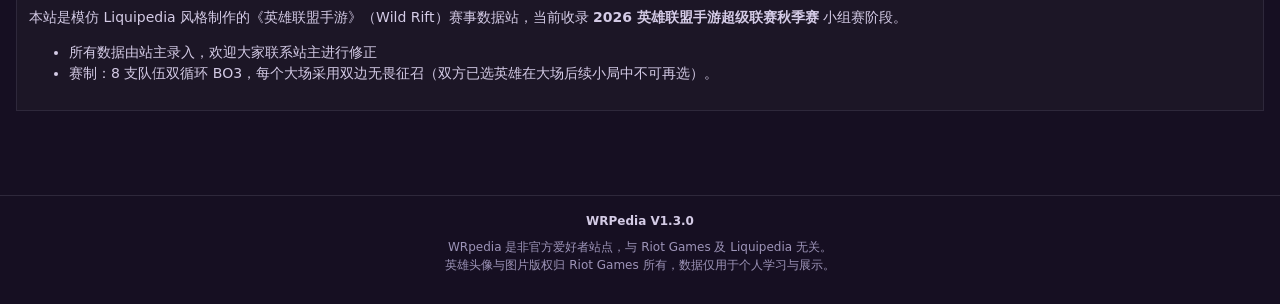
==== commit a6d40863: "Release V1.3.0: complete player history and MVPs, add profiles and overview standings" ====
--- a/index.html
+++ b/index.html
@@ -6,6 +6,7 @@
     <title>WRpedia · 英雄联盟手游 2026 秋季赛</title>
     <script src="assets/js/theme.js"></script>
     <link rel="stylesheet" href="assets/css/wrpedia.css">
+    <link rel="stylesheet" href="assets/css/overview.css">
 </head>
 <body data-page="overview">
 <header class="site-header">
@@ -37,8 +38,25 @@
         <div class="sub">Wild Rift League 2026 Autumn · 一个仿 Liquipedia 风格的独立数据站</div>
     </div>
 
+    <div class="overview-dashboard">
+        <section class="overview-section" aria-labelledby="upcoming-heading">
+            <div class="overview-section-head"><h2 id="upcoming-heading">接下来的赛程<small>按比赛时间排列 · UTC+8</small></h2><a href="schedule.html#matchlist-root">全部赛程 →</a></div>
+            <div id="overview-upcoming"></div>
+        </section>
+        <div class="overview-leaderboards">
+            <section class="overview-section" aria-labelledby="leaders-heading">
+                <div class="overview-section-head"><h2 id="leaders-heading">季后赛区<small>当前积分榜前四名</small></h2><a href="schedule.html#standings-wrap">完整积分榜 →</a></div>
+                <div id="overview-standings"></div><p class="scope-note">随赛果更新，当前排名不代表已锁定晋级。</p>
+            </section>
+            <section class="overview-section" aria-labelledby="mvps-heading">
+                <div class="overview-section-head"><h2 id="mvps-heading">选手 MVP 榜<small>前五名 · 截止位同分全部展示</small></h2><span class="text-muted">秋季赛</span></div>
+                <div id="overview-mvps"></div>
+            </section>
+        </div>
+    </div>
+
     <div class="cards">
-        <a class="card" href="teams.html"><h3>Teams / 战队</h3><p>8 支战队 · 阵容与轮换、选手英雄池、队内 MVP 和禁用倾向</p></a>
+        <a class="card" href="teams.html"><h3>Teams / 战队</h3><p>8 支战队 · 全部选手、英雄池、队内 MVP 和禁用倾向</p></a>
         <a class="card" href="schedule.html">
             <h3>Group Stage / 小组赛</h3>
             <p>8 队双循环 BO3 · 双边无畏征召 · 积分榜与全部赛程、BP 详情</p>
@@ -75,9 +93,15 @@
     WRpedia 是非官方爱好者站点，与 Riot Games 及 Liquipedia 无关。<br>
     英雄头像与图片版权归 Riot Games 所有，数据仅用于个人学习与展示。
 </footer>
+<script src="data/champions.js"></script>
+<script src="data/champion-locales.js"></script>
+<script src="data/schedule.js"></script>
 <script src="data/champion-rules.js"></script>
 <script src="data/players.js"></script>
 <script src="data/site.js"></script>
 <script src="assets/js/common.js"></script>
+<script src="assets/js/team-stats.js"></script>
+<script src="assets/js/league-summary.js"></script>
+<script src="assets/js/overview.js"></script>
 </body>
 </html>
--- a/assets/css/wrpedia.css
+++ b/assets/css/wrpedia.css
@@ -272,7 +272,7 @@
     background: hsl(var(--team-hue, 200) 45% 32%);
     border: 1px solid hsl(var(--team-hue, 200) 60% 52%);
 }
-.team-logo { max-height: 30px; max-width: 120px; object-fit: contain; }
+.team-logo { width: 40px; height: 32px; padding: 3px; object-fit: contain; flex-shrink: 0; background: #fff; border: 1px solid #d5dbe7; border-radius: 4px; }
 .team-name { font-weight: 600; color: var(--text); }
 .team-name.winner { color: var(--text-strong); font-weight: 700; }
 
--- a/assets/css/overview.css
+++ b/assets/css/overview.css
@@ -0,0 +1,36 @@
+.overview-dashboard { margin: 26px 0 30px; }
+.overview-section { border: 1px solid var(--border-strong); border-radius: 6px; background: var(--surface-1); overflow: hidden; min-width: 0; }
+.overview-section-head { display: flex; justify-content: space-between; align-items: center; gap: 12px; padding: 19px 22px; border-bottom: 1px solid var(--border); }
+.overview-section-head h2 { margin: 0; color: var(--text-strong); font-size: 19px; }
+.overview-section-head h2 small { display: block; color: var(--text-muted); font-size: 11px; font-weight: 400; margin-top: 5px; }
+.overview-section-head > a { font-size: 12px; white-space: nowrap; }
+.overview-match { display: grid; grid-template-columns: 145px minmax(0, 1fr) 32px minmax(0, 1fr) 80px; gap: 16px; align-items: center; padding: 16px 22px; border-bottom: 1px solid var(--border); color: var(--text); }
+.overview-match:last-child { border-bottom: 0; }
+.overview-match:hover, .overview-mvp:hover { background: var(--surface-2); text-decoration: none; color: var(--text); }
+.overview-match time { color: var(--text-strong); font-weight: 600; font-size: 13px; }
+.overview-match time small, .overview-mvp small { display: block; font-size: 11px; color: var(--text-muted); margin-top: 4px; font-weight: 400; }
+.overview-team { display: flex; align-items: center; justify-content: center; gap: 10px; }
+.overview-vs { text-align: center; font-size: 11px; color: var(--text-muted); letter-spacing: 1px; }
+.overview-week { text-align: right; font-size: 12px; color: var(--link); }
+.overview-leaderboards { display: grid; grid-template-columns: 1fr 1fr; gap: 20px; margin-top: 20px; align-items: start; }
+.overview-table { width: 100%; margin: 0; border: 0; }
+.overview-table td, .overview-table th { border-left: 0; border-right: 0; padding: 15px 20px; text-align: right; }
+.overview-table th:first-child, .overview-table td:first-child { text-align: left; }
+.overview-rank-team { display: flex; align-items: center; gap: 12px; color: var(--text-strong); }
+.overview-rank { color: var(--accent); font-size: 17px; font-weight: 700; min-width: 18px; }
+.overview-mvp { display: grid; grid-template-columns: 20px 32px minmax(0, 1fr) 40px; align-items: center; gap: 14px; padding: 14px 20px; border-bottom: 1px solid var(--border); color: var(--text-strong); }
+.overview-mvp:last-child { border-bottom: 0; }
+.overview-mvp strong { overflow-wrap: anywhere; }
+.overview-mvp-score { text-align: right; font-size: 21px; color: var(--accent); }
+.overview-section > .scope-note { padding: 0 20px; }
+@media (max-width: 760px) {
+    .overview-leaderboards { grid-template-columns: 1fr; }
+    .overview-section-head { padding: 16px; }
+    .overview-match { grid-template-columns: 88px minmax(0, 1fr) 22px minmax(0, 1fr); gap: 8px; padding: 14px 12px; }
+    .overview-match time { font-size: 11px; }
+    .overview-match time small { font-size: 9px; }
+    .overview-team { gap: 6px; font-size: 12px; }
+    .overview-team .team-logo { width: 24px; height: 24px; }
+    .overview-week { display: none; }
+    .overview-table td, .overview-table th { padding: 14px; }
+}
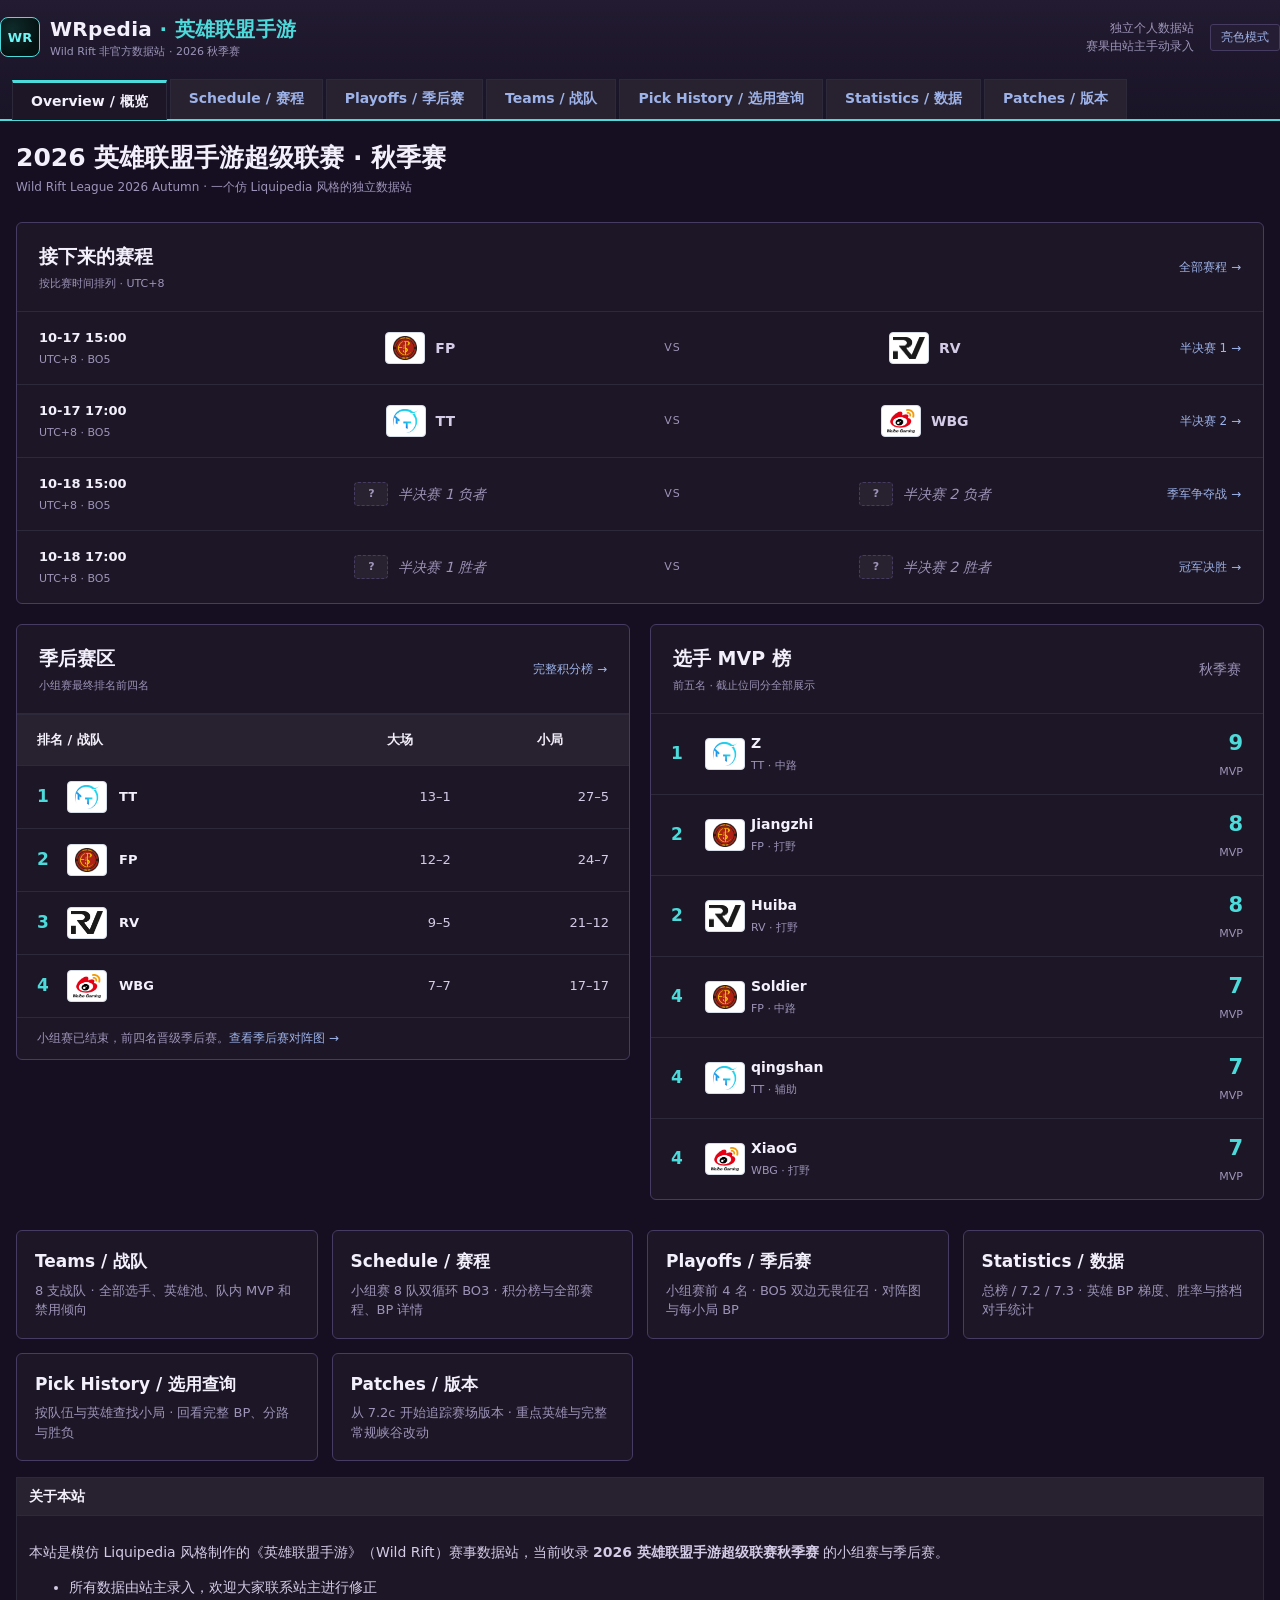
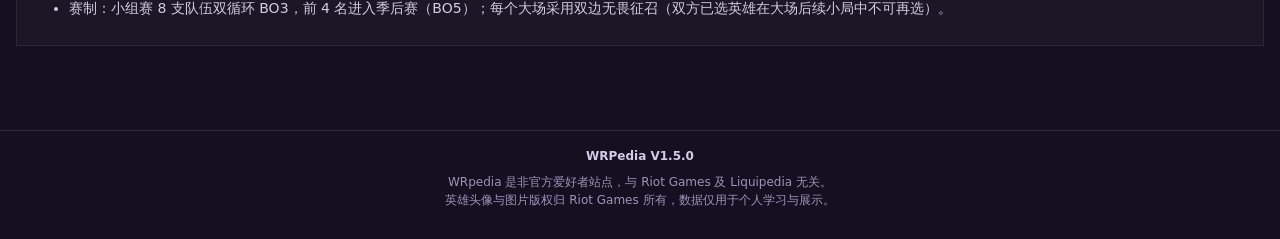
==== commit a74314a8: "Release V1.5.0: playoffs page with bracket, local admin and week 7 results Everything published sinc" ====
--- a/index.html
+++ b/index.html
@@ -23,7 +23,8 @@
     <div class="wrap">
         <nav class="tabs">
             <a href="index.html" data-page="overview">Overview / 概览</a>
-            <a href="schedule.html" data-page="schedule">Group Stage / 小组赛</a>
+            <a href="schedule.html" data-page="schedule">Schedule / 赛程</a>
+            <a href="playoffs.html" data-page="playoffs">Playoffs / 季后赛</a>
             <a href="teams.html" data-page="teams">Teams / 战队</a>
             <a href="picks.html" data-page="picks">Pick History / 选用查询</a>
             <a href="stats.html" data-page="stats">Statistics / 数据</a>
@@ -45,8 +46,8 @@
         </section>
         <div class="overview-leaderboards">
             <section class="overview-section" aria-labelledby="leaders-heading">
-                <div class="overview-section-head"><h2 id="leaders-heading">季后赛区<small>当前积分榜前四名</small></h2><a href="schedule.html#standings-wrap">完整积分榜 →</a></div>
-                <div id="overview-standings"></div><p class="scope-note">随赛果更新，当前排名不代表已锁定晋级。</p>
+                <div class="overview-section-head"><h2 id="leaders-heading">季后赛区<small id="leaders-sub">当前积分榜前四名</small></h2><a href="schedule.html#standings-wrap">完整积分榜 →</a></div>
+                <div id="overview-standings"></div><p class="scope-note" id="leaders-note">随赛果更新，当前排名不代表已锁定晋级。</p>
             </section>
             <section class="overview-section" aria-labelledby="mvps-heading">
                 <div class="overview-section-head"><h2 id="mvps-heading">选手 MVP 榜<small>前五名 · 截止位同分全部展示</small></h2><span class="text-muted">秋季赛</span></div>
@@ -58,8 +59,12 @@
     <div class="cards">
         <a class="card" href="teams.html"><h3>Teams / 战队</h3><p>8 支战队 · 全部选手、英雄池、队内 MVP 和禁用倾向</p></a>
         <a class="card" href="schedule.html">
-            <h3>Group Stage / 小组赛</h3>
-            <p>8 队双循环 BO3 · 双边无畏征召 · 积分榜与全部赛程、BP 详情</p>
+            <h3>Schedule / 赛程</h3>
+            <p>小组赛 8 队双循环 BO3 · 积分榜与全部赛程、BP 详情</p>
+        </a>
+        <a class="card" href="playoffs.html">
+            <h3>Playoffs / 季后赛</h3>
+            <p>小组赛前 4 名 · BO5 双边无畏征召 · 对阵图与每小局 BP</p>
         </a>
         <a class="card" href="stats.html">
             <h3>Statistics / 数据</h3>
@@ -78,10 +83,10 @@
     <div class="panel">
         <div class="panel-title">关于本站</div>
         <div class="panel-body">
-        <p>本站是模仿 Liquipedia 风格制作的《英雄联盟手游》（Wild Rift）赛事数据站，当前收录 <b>2026 英雄联盟手游超级联赛秋季赛</b> 小组赛阶段。</p>
+        <p>本站是模仿 Liquipedia 风格制作的《英雄联盟手游》（Wild Rift）赛事数据站，当前收录 <b>2026 英雄联盟手游超级联赛秋季赛</b> 的小组赛与季后赛。</p>
             <ul>
                 <li>所有数据由站主录入，欢迎大家联系站主进行修正</li>
-                <li>赛制：8 支队伍双循环 BO3，每个大场采用双边无畏征召（双方已选英雄在大场后续小局中不可再选）。</li>
+                <li>赛制：小组赛 8 支队伍双循环 BO3，前 4 名进入季后赛（BO5）；每个大场采用双边无畏征召（双方已选英雄在大场后续小局中不可再选）。</li>
             </ul>
 
         </div>
--- a/assets/css/wrpedia.css
+++ b/assets/css/wrpedia.css
@@ -793,3 +793,13 @@
     .role-tier-table .champ-icon { width: 20px; height: 20px; }
     .role-score-track { width: 90%; }
 }
+
+/* ---------- playoffs: undecided opponents, match labels, round jump links ---------- */
+.team-badge.tbd { background: var(--surface-3); border: 1px dashed var(--border-strong); color: var(--text-muted); }
+.match-team.tbd .team-name, .overview-team.tbd b { color: var(--text-muted); font-weight: 400; font-style: italic; }
+.match-label { color: var(--text-strong); }
+.round-jump { display: flex; flex-wrap: wrap; gap: 6px; margin: 4px 0 2px; }
+.round-jump a { padding: 3px 10px; border: 1px solid var(--border-strong); border-radius: 3px; background: var(--surface-2); font-size: 12px; }
+.round-jump a:hover { text-decoration: none; background: var(--surface-4); }
+.matchlist { scroll-margin-top: 8px; }
+.team-match-opponent small { color: var(--text-muted); font-size: 11px; margin-left: 4px; }
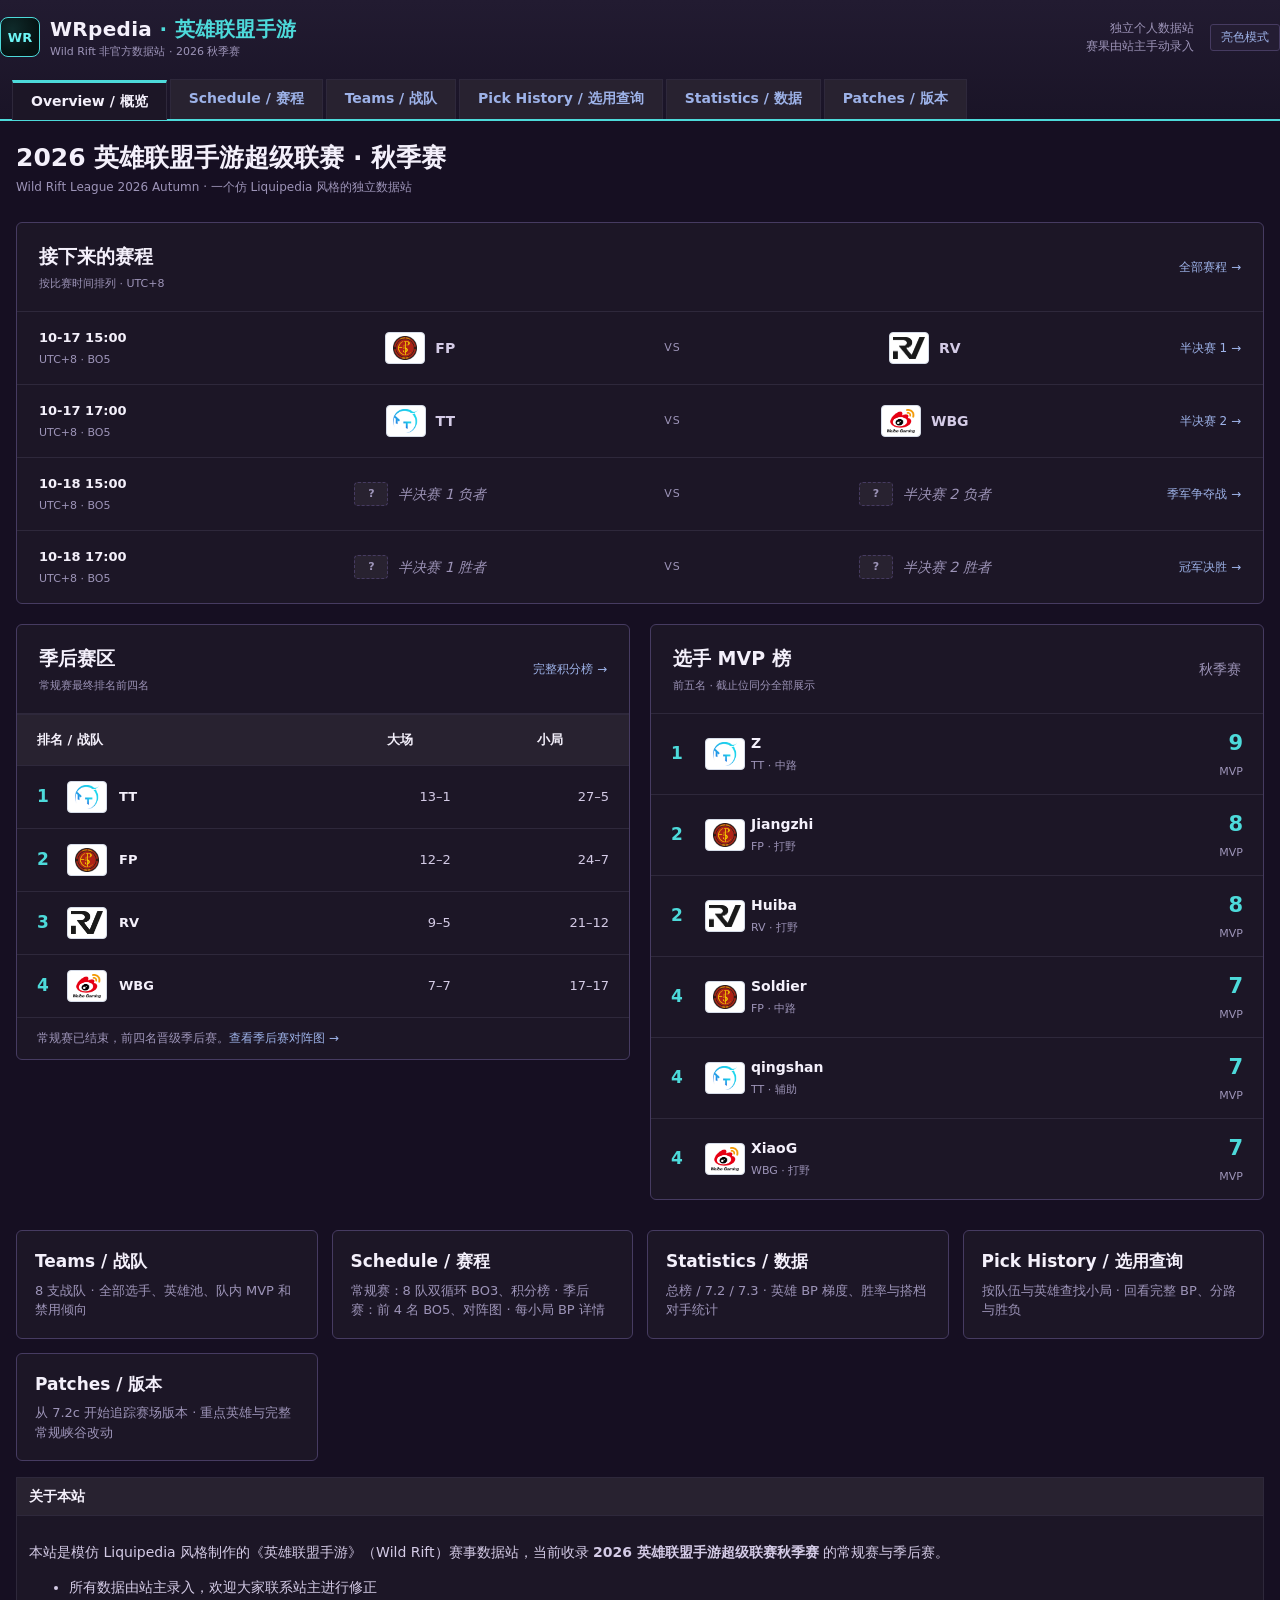
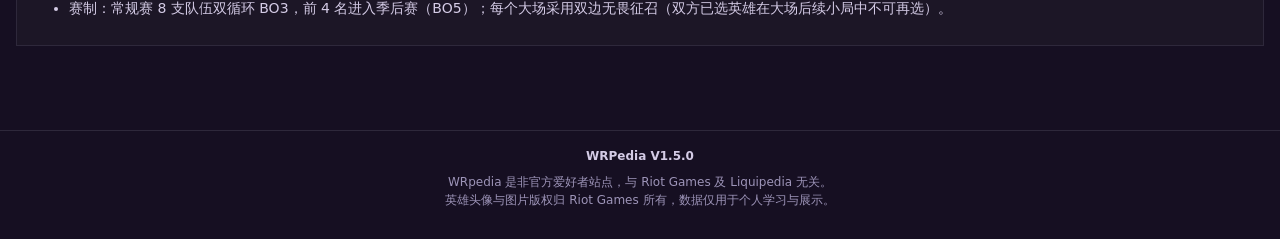
==== commit f8429679: "Show regular season and playoffs as sub-tabs under Schedule The separate Playoffs main tab is remove" ====
--- a/index.html
+++ b/index.html
@@ -24,7 +24,6 @@
         <nav class="tabs">
             <a href="index.html" data-page="overview">Overview / 概览</a>
             <a href="schedule.html" data-page="schedule">Schedule / 赛程</a>
-            <a href="playoffs.html" data-page="playoffs">Playoffs / 季后赛</a>
             <a href="teams.html" data-page="teams">Teams / 战队</a>
             <a href="picks.html" data-page="picks">Pick History / 选用查询</a>
             <a href="stats.html" data-page="stats">Statistics / 数据</a>
@@ -60,11 +59,7 @@
         <a class="card" href="teams.html"><h3>Teams / 战队</h3><p>8 支战队 · 全部选手、英雄池、队内 MVP 和禁用倾向</p></a>
         <a class="card" href="schedule.html">
             <h3>Schedule / 赛程</h3>
-            <p>小组赛 8 队双循环 BO3 · 积分榜与全部赛程、BP 详情</p>
-        </a>
-        <a class="card" href="playoffs.html">
-            <h3>Playoffs / 季后赛</h3>
-            <p>小组赛前 4 名 · BO5 双边无畏征召 · 对阵图与每小局 BP</p>
+            <p>常规赛：8 队双循环 BO3、积分榜 · 季后赛：前 4 名 BO5、对阵图 · 每小局 BP 详情</p>
         </a>
         <a class="card" href="stats.html">
             <h3>Statistics / 数据</h3>
@@ -83,10 +78,10 @@
     <div class="panel">
         <div class="panel-title">关于本站</div>
         <div class="panel-body">
-        <p>本站是模仿 Liquipedia 风格制作的《英雄联盟手游》（Wild Rift）赛事数据站，当前收录 <b>2026 英雄联盟手游超级联赛秋季赛</b> 的小组赛与季后赛。</p>
+        <p>本站是模仿 Liquipedia 风格制作的《英雄联盟手游》（Wild Rift）赛事数据站，当前收录 <b>2026 英雄联盟手游超级联赛秋季赛</b> 的常规赛与季后赛。</p>
             <ul>
                 <li>所有数据由站主录入，欢迎大家联系站主进行修正</li>
-                <li>赛制：小组赛 8 支队伍双循环 BO3，前 4 名进入季后赛（BO5）；每个大场采用双边无畏征召（双方已选英雄在大场后续小局中不可再选）。</li>
+                <li>赛制：常规赛 8 支队伍双循环 BO3，前 4 名进入季后赛（BO5）；每个大场采用双边无畏征召（双方已选英雄在大场后续小局中不可再选）。</li>
             </ul>
 
         </div>
